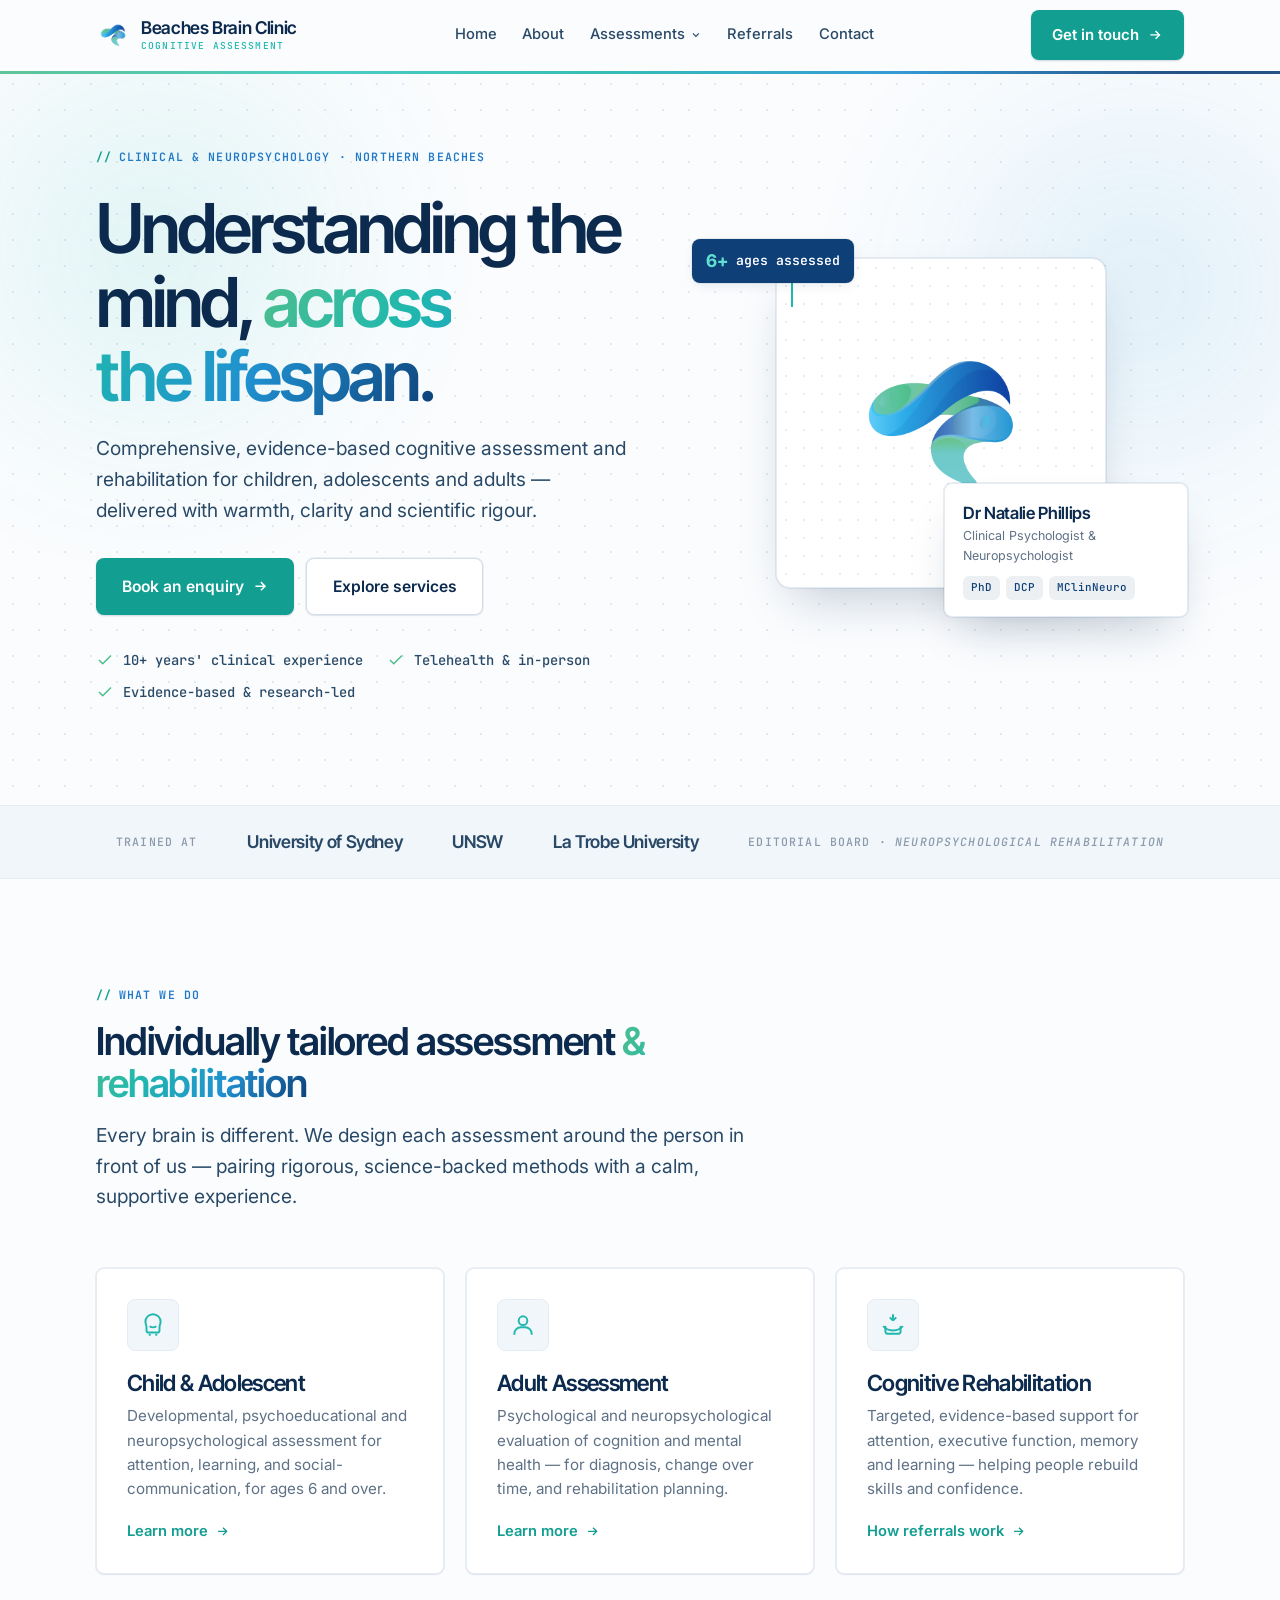
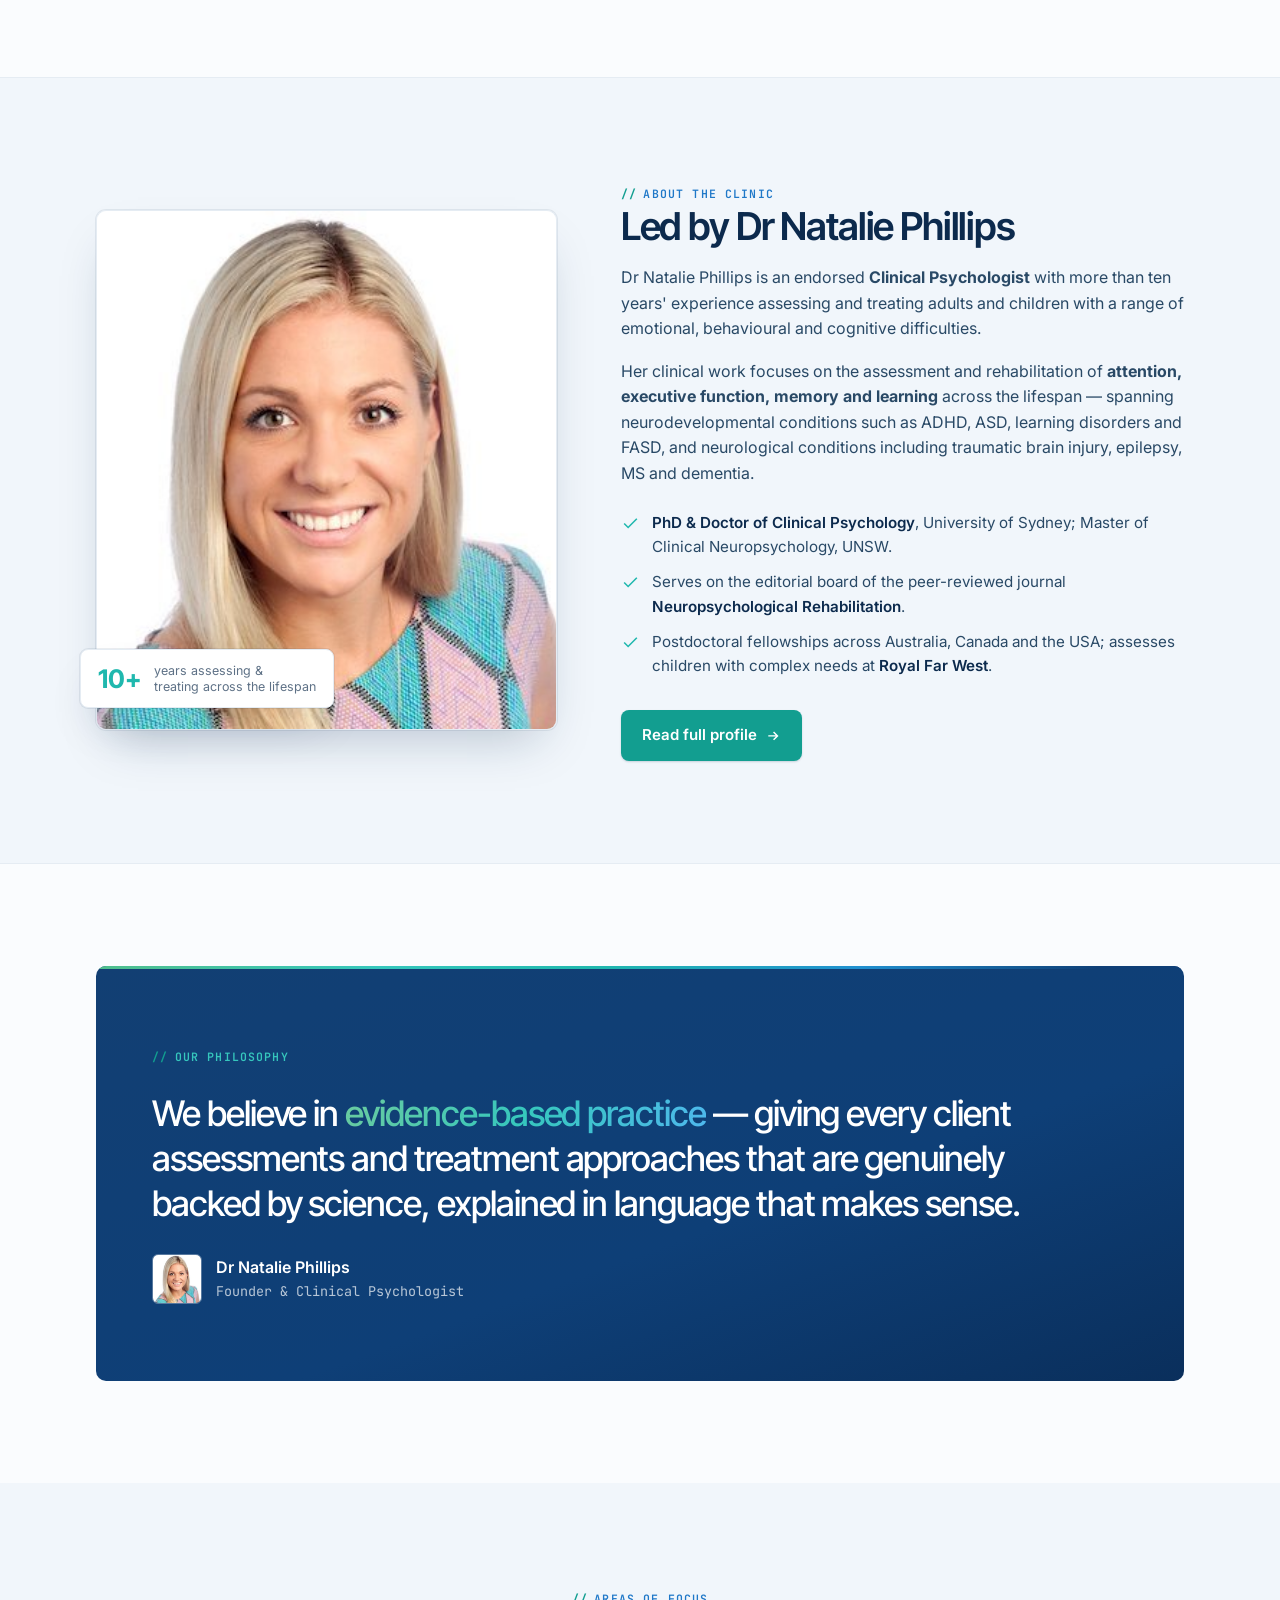
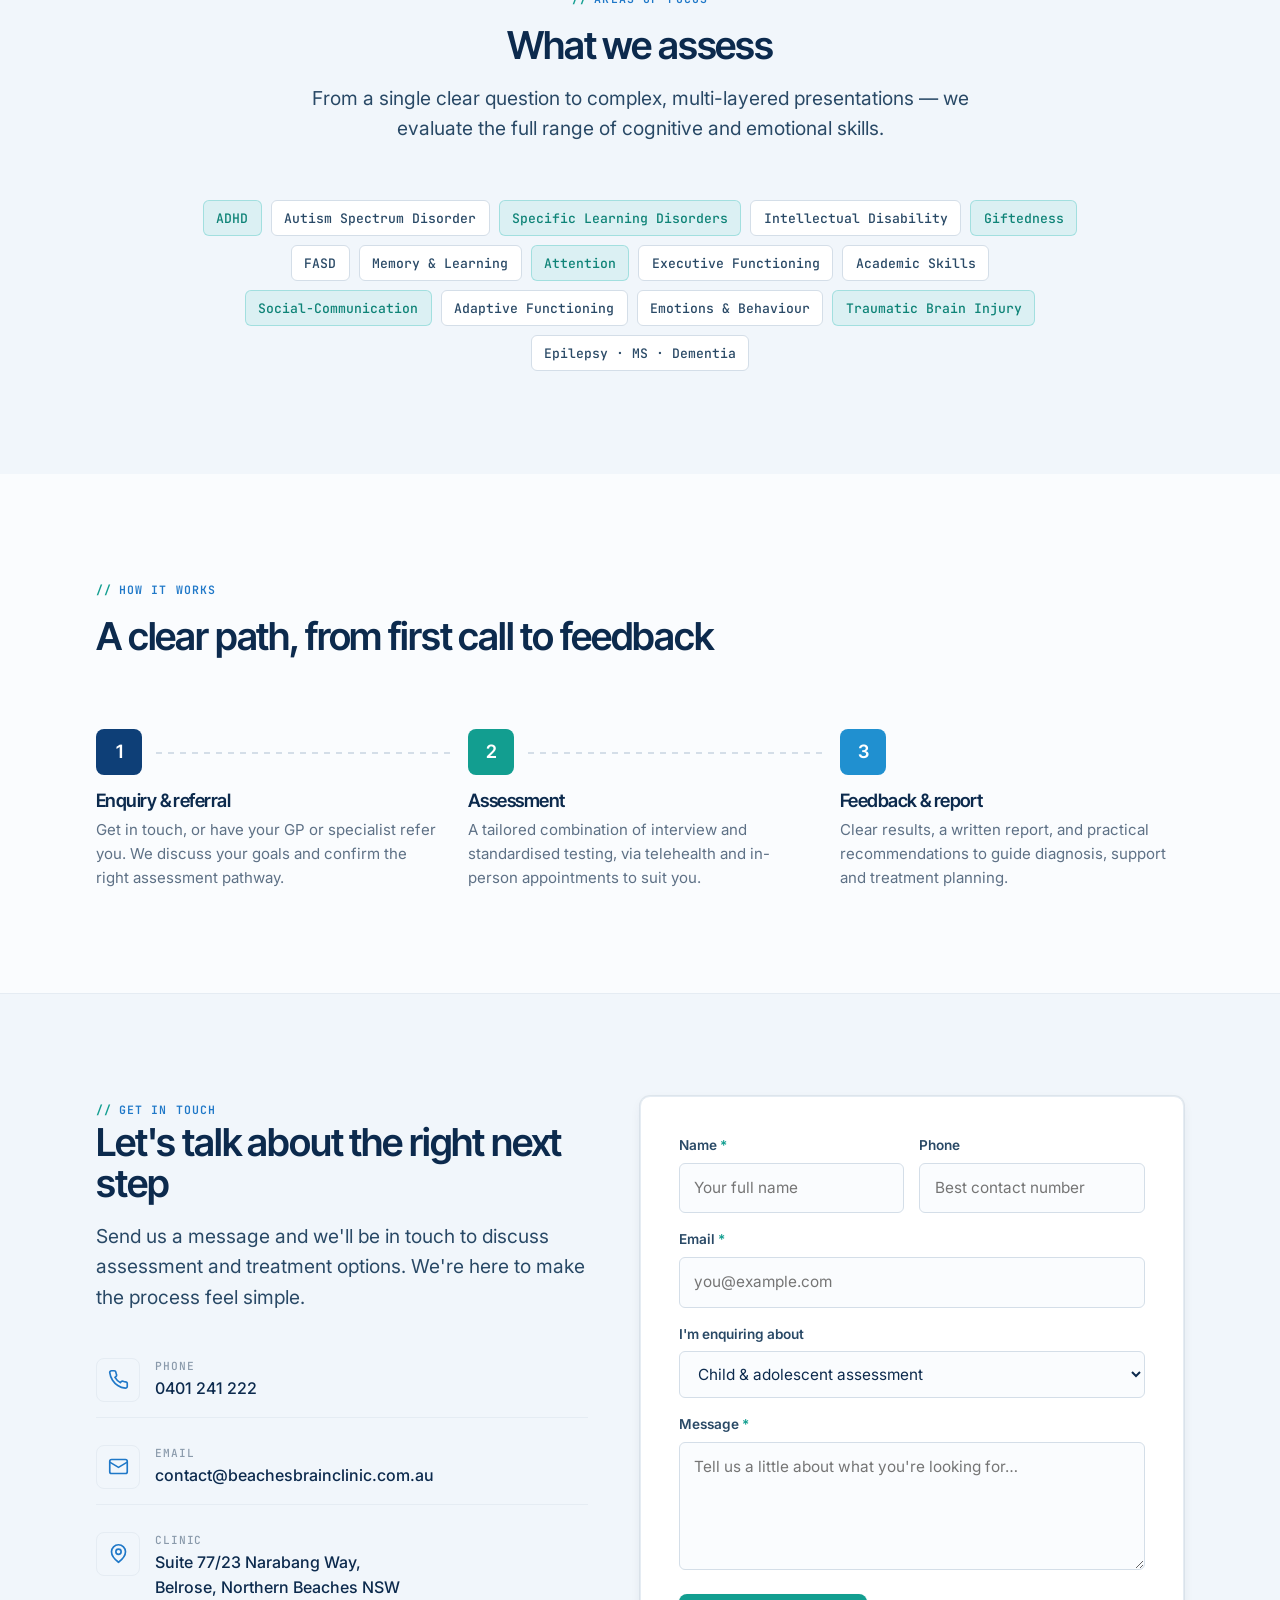
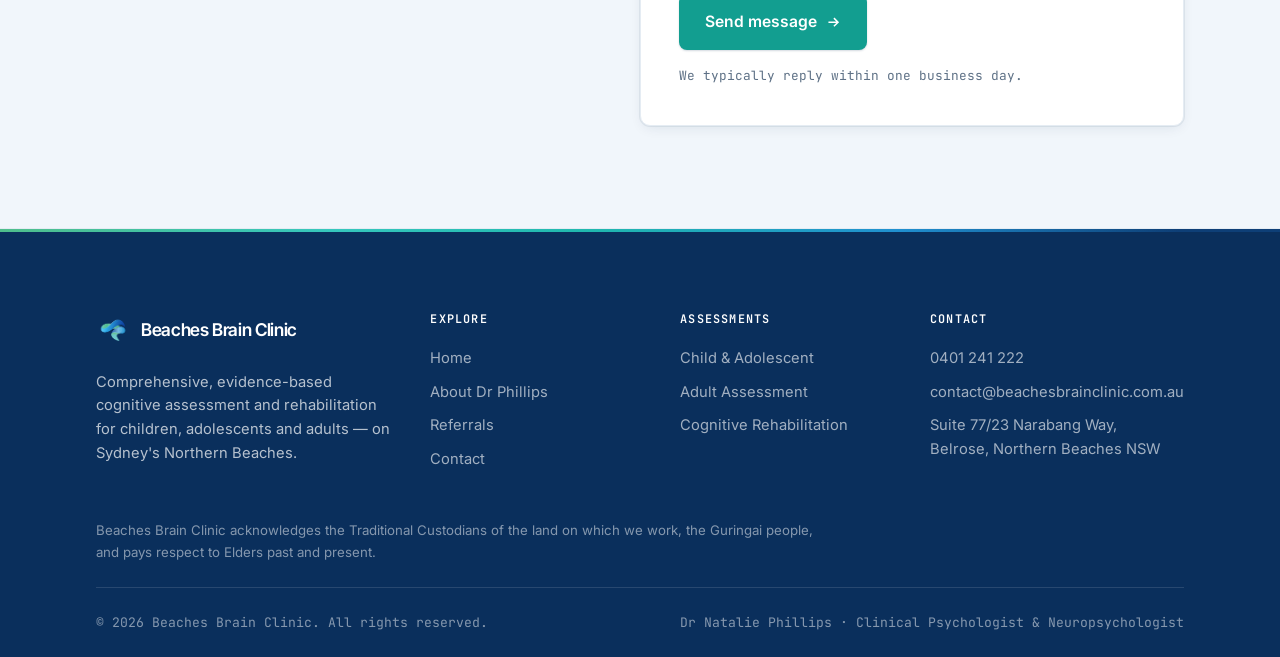
==== variant-column/index.html @ cc6b5031 "Static marketing site (3 design variants)" ====
<!DOCTYPE html>
<html lang="en-AU">
<head>
  <meta charset="UTF-8" />
  <meta name="viewport" content="width=device-width, initial-scale=1.0" />
  <title>Beaches Brain Clinic | Cognitive Assessment &amp; Rehabilitation — Northern Beaches</title>
  <meta name="description" content="Evidence-based cognitive assessment and rehabilitation for children, adolescents and adults. Led by Dr Natalie Phillips, Clinical Psychologist & Neuropsychologist, Belrose, Northern Beaches." />
  <meta name="theme-color" content="#0C2A4D" />
  <link rel="canonical" href="https://beachesbrainclinic.com.au/" />

  <!-- Open Graph -->
  <meta property="og:type" content="website" />
  <meta property="og:title" content="Beaches Brain Clinic — Cognitive Assessment & Rehabilitation" />
  <meta property="og:description" content="Evidence-based assessment and rehabilitation for children, adolescents and adults, across the lifespan." />
  <meta property="og:image" content="assets/img/logo.png" />
  <meta property="og:locale" content="en_AU" />

  <!-- Icons -->
  <link rel="icon" href="assets/img/favicon.ico" sizes="any" />
  <link rel="icon" type="image/png" href="assets/img/favicon-32.png" sizes="32x32" />
  <link rel="apple-touch-icon" href="assets/img/apple-touch-icon.png" />

  <!-- Fonts -->
  <link rel="preconnect" href="https://fonts.googleapis.com" />
  <link rel="preconnect" href="https://fonts.gstatic.com" crossorigin />
  <link href="https://fonts.googleapis.com/css2?family=Fraunces:ital,opsz,wght@0,9..144,400;0,9..144,500;0,9..144,600;1,9..144,400;1,9..144,500&family=Inter:wght@400;500;600;700&display=swap" rel="stylesheet" />

  <link rel="stylesheet" href="assets/css/styles.css" />

  <!-- Structured data -->
  <script type="application/ld+json">
  {
    "@context": "https://schema.org",
    "@type": "MedicalBusiness",
    "name": "Beaches Brain Clinic",
    "description": "Evidence-based cognitive assessment and rehabilitation for children, adolescents and adults.",
    "image": "https://beachesbrainclinic.com.au/assets/img/logo.png",
    "telephone": "+61401241222",
    "email": "contact@beachesbrainclinic.com.au",
    "url": "https://beachesbrainclinic.com.au/",
    "address": {
      "@type": "PostalAddress",
      "streetAddress": "Suite 77/23 Narabang Way",
      "addressLocality": "Belrose",
      "addressRegion": "NSW",
      "addressCountry": "AU"
    },
    "areaServed": "Northern Beaches, Sydney",
    "founder": { "@type": "Person", "name": "Dr Natalie Phillips" }
  }
  </script>
</head>
<body>

  <!-- ================= HEADER ================= -->
  <header class="site-header">
    <div class="wrap nav">
      <a class="brand" href="index.html" aria-label="Beaches Brain Clinic — home">
        <img src="assets/img/logo.png" alt="" width="38" height="38" />
        <span class="brand-name">Beaches Brain Clinic<span>Cognitive Assessment</span></span>
      </a>

      <nav class="nav-links" aria-label="Primary">
        <a href="index.html">Home</a>
        <a href="about.html">About</a>
        <div class="has-dropdown">
          <button type="button" aria-haspopup="true">Assessments
            <svg viewBox="0 0 24 24" fill="none" stroke="currentColor" stroke-width="2.4" aria-hidden="true"><path d="m6 9 6 6 6-6"/></svg>
          </button>
          <div class="dropdown" role="menu">
            <a href="child-assessment.html" role="menuitem"><strong>Child &amp; Adolescent</strong><small>Ages 6 and over</small></a>
            <a href="adult-assessment.html" role="menuitem"><strong>Adult Assessment</strong><small>Across the lifespan</small></a>
          </div>
        </div>
        <a href="referrals.html">Referrals</a>
        <a href="index.html#contact">Contact</a>
      </nav>

      <div class="nav-cta">
        <a class="btn btn-primary" href="index.html#contact">
          <span class="btn-text-desktop">Get in touch</span>
          <svg viewBox="0 0 24 24" fill="none" stroke="currentColor" stroke-width="2.2" aria-hidden="true"><path d="M5 12h14m-6-6 6 6-6 6"/></svg>
        </a>
        <button class="menu-toggle" aria-label="Open menu" aria-expanded="false">
          <svg viewBox="0 0 24 24" fill="none" stroke="currentColor" stroke-width="2.2" aria-hidden="true"><path d="M3 6h18M3 12h18M3 18h18"/></svg>
        </button>
      </div>
    </div>
  </header>

  <!-- ================= MOBILE NAV ================= -->
  <div class="mobile-nav" aria-label="Mobile">
    <div class="mobile-nav-top">
      <a class="brand" href="index.html">
        <img src="assets/img/logo.png" alt="" width="36" height="36" />
        <span class="brand-name">Beaches Brain Clinic</span>
      </a>
      <button class="menu-toggle mobile-nav-close" aria-label="Close menu">
        <svg viewBox="0 0 24 24" fill="none" stroke="currentColor" stroke-width="2.2" aria-hidden="true"><path d="M6 6l12 12M18 6 6 18"/></svg>
      </button>
    </div>
    <a href="index.html">Home</a>
    <a href="about.html">About Dr Phillips</a>
    <a href="child-assessment.html" class="sub">Child &amp; Adolescent Assessment</a>
    <a href="adult-assessment.html" class="sub">Adult Assessment</a>
    <a href="referrals.html">Referrals</a>
    <a href="index.html#contact">Contact</a>
    <a class="btn btn-primary" href="index.html#contact">Get in touch</a>
  </div>

  <main>

    <!-- ================= HERO ================= -->
    <section class="hero">
      <div class="aurora" aria-hidden="true"><span class="a1"></span><span class="a2"></span><span class="a3"></span></div>
      <div class="wrap hero-grid">
        <div class="hero-copy">
          <span class="eyebrow reveal">Clinical &amp; Neuropsychology · Northern Beaches</span>
          <h1 class="h-display reveal" data-d="1">Understanding the mind, <em class="grad-text">across the&nbsp;lifespan.</em></h1>
          <p class="lead reveal" data-d="2">Comprehensive, evidence-based cognitive assessment and rehabilitation for children, adolescents and adults — delivered with warmth, clarity and scientific rigour.</p>
          <div class="hero-actions reveal" data-d="2">
            <a class="btn btn-primary btn-lg" href="index.html#contact">Book an enquiry
              <svg viewBox="0 0 24 24" fill="none" stroke="currentColor" stroke-width="2.2" aria-hidden="true"><path d="M5 12h14m-6-6 6 6-6 6"/></svg>
            </a>
            <a class="btn btn-ghost btn-lg" href="#services">Explore services</a>
          </div>
          <ul class="hero-trust reveal" data-d="3">
            <li><svg viewBox="0 0 24 24" fill="none" stroke="currentColor" stroke-width="2" aria-hidden="true"><path d="M20 6 9 17l-5-5"/></svg> 10+ years' clinical experience</li>
            <li><svg viewBox="0 0 24 24" fill="none" stroke="currentColor" stroke-width="2" aria-hidden="true"><path d="M20 6 9 17l-5-5"/></svg> Telehealth &amp; in-person</li>
            <li><svg viewBox="0 0 24 24" fill="none" stroke="currentColor" stroke-width="2" aria-hidden="true"><path d="M20 6 9 17l-5-5"/></svg> Evidence-based &amp; research-led</li>
          </ul>
        </div>

        <div class="hero-visual reveal" data-d="2">
          <div class="medallion">
            <img src="assets/img/logo.png" alt="Beaches Brain Clinic logo" width="220" height="220" />
          </div>
          <div class="glass-chip"><b>6+</b> ages assessed</div>
          <div class="glass-card">
            <div class="gc-name">Dr Natalie Phillips</div>
            <div class="gc-role">Clinical Psychologist &amp; Neuropsychologist</div>
            <div class="gc-creds"><span>PhD</span><span>DCP</span><span>MClinNeuro</span></div>
          </div>
        </div>
      </div>
    </section>

    <!-- ================= TRUST STRIP ================= -->
    <div class="trust-strip">
      <div class="wrap">
        <span class="tlabel">Trained at</span>
        <span class="titem">University of Sydney</span>
        <span class="titem">UNSW</span>
        <span class="titem">La Trobe University</span>
        <span class="tlabel">Editorial board · <em>Neuropsychological Rehabilitation</em></span>
      </div>
    </div>

    <!-- ================= SERVICES ================= -->
    <section class="section" id="services">
      <div class="wrap">
        <div class="section-head reveal">
          <span class="eyebrow">What we do</span>
          <h2 class="h2">Individually tailored assessment <span class="grad-text">&amp; rehabilitation</span></h2>
          <p class="lead">Every brain is different. We design each assessment around the person in front of us — pairing rigorous, science-backed methods with a calm, supportive experience.</p>
        </div>

        <div class="grid grid-3">
          <a class="card card-link reveal" href="child-assessment.html">
            <div class="card-icon" aria-hidden="true">
              <svg viewBox="0 0 24 24" fill="none" stroke="currentColor" stroke-width="1.8"><path d="M12 2a7 7 0 0 0-7 7c0 2 1 3 1 5v3a2 2 0 0 0 2 2h8a2 2 0 0 0 2-2v-3c0-2 1-3 1-5a7 7 0 0 0-7-7Z"/><path d="M9 22v-2m6 2v-2M9.5 9.5h.01M14.5 9.5h.01M9 13s1 1.2 3 1.2S15 13 15 13"/></svg>
            </div>
            <h3 class="h3">Child &amp; Adolescent</h3>
            <p>Developmental, psychoeducational and neuropsychological assessment for attention, learning, and social-communication, for ages 6 and over.</p>
            <span class="link-arrow">Learn more <svg viewBox="0 0 24 24" fill="none" stroke="currentColor" stroke-width="2.2" aria-hidden="true"><path d="M5 12h14m-6-6 6 6-6 6"/></svg></span>
          </a>

          <a class="card card-link reveal" data-d="1" href="adult-assessment.html">
            <div class="card-icon" aria-hidden="true">
              <svg viewBox="0 0 24 24" fill="none" stroke="currentColor" stroke-width="1.8"><circle cx="12" cy="8" r="4"/><path d="M4 21v-1a6 6 0 0 1 6-6h4a6 6 0 0 1 6 6v1"/></svg>
            </div>
            <h3 class="h3">Adult Assessment</h3>
            <p>Psychological and neuropsychological evaluation of cognition and mental health — for diagnosis, change over time, and rehabilitation planning.</p>
            <span class="link-arrow">Learn more <svg viewBox="0 0 24 24" fill="none" stroke="currentColor" stroke-width="2.2" aria-hidden="true"><path d="M5 12h14m-6-6 6 6-6 6"/></svg></span>
          </a>

          <a class="card card-link reveal" data-d="2" href="referrals.html">
            <div class="card-icon" aria-hidden="true">
              <svg viewBox="0 0 24 24" fill="none" stroke="currentColor" stroke-width="1.8"><path d="M12 2v6m0 0 3-3m-3 3L9 5"/><path d="M3 13c2 3 5 4 9 4s7-1 9-4"/><path d="M5 13v5a2 2 0 0 0 2 2h10a2 2 0 0 0 2-2v-5"/></svg>
            </div>
            <h3 class="h3">Cognitive Rehabilitation</h3>
            <p>Targeted, evidence-based support for attention, executive function, memory and learning — helping people rebuild skills and confidence.</p>
            <span class="link-arrow">How referrals work <svg viewBox="0 0 24 24" fill="none" stroke="currentColor" stroke-width="2.2" aria-hidden="true"><path d="M5 12h14m-6-6 6 6-6 6"/></svg></span>
          </a>
        </div>
      </div>
    </section>

    <!-- ================= ABOUT ================= -->
    <section class="section bg-warm" id="about">
      <div class="wrap about-grid">
        <div class="portrait reveal">
          <img src="assets/img/dr-natalie-phillips.jpg" alt="Dr Natalie Phillips, Clinical Psychologist and Neuropsychologist" width="520" height="520" />
          <div class="p-badge">
            <b>10+</b>
            <span>years assessing &amp;<br/>treating across the lifespan</span>
          </div>
        </div>
        <div class="reveal" data-d="1">
          <span class="eyebrow">About the clinic</span>
          <h2 class="h2">Led by Dr Natalie Phillips</h2>
          <div class="prose" style="margin-top:18px">
            <p>Dr Natalie Phillips is an endorsed <b>Clinical Psychologist</b> with more than ten years' experience assessing and treating adults and children with a range of emotional, behavioural and cognitive difficulties.</p>
            <p>Her clinical work focuses on the assessment and rehabilitation of <b>attention, executive function, memory and learning</b> across the lifespan — spanning neurodevelopmental conditions such as ADHD, ASD, learning disorders and FASD, and neurological conditions including traumatic brain injury, epilepsy, MS and dementia.</p>
          </div>
          <ul class="cred-list">
            <li><svg viewBox="0 0 24 24" fill="none" stroke="currentColor" stroke-width="2" aria-hidden="true"><path d="M20 6 9 17l-5-5"/></svg><span><b>PhD &amp; Doctor of Clinical Psychology</b>, University of Sydney; Master of Clinical Neuropsychology, UNSW.</span></li>
            <li><svg viewBox="0 0 24 24" fill="none" stroke="currentColor" stroke-width="2" aria-hidden="true"><path d="M20 6 9 17l-5-5"/></svg><span>Serves on the editorial board of the peer-reviewed journal <b>Neuropsychological Rehabilitation</b>.</span></li>
            <li><svg viewBox="0 0 24 24" fill="none" stroke="currentColor" stroke-width="2" aria-hidden="true"><path d="M20 6 9 17l-5-5"/></svg><span>Postdoctoral fellowships across Australia, Canada and the USA; assesses children with complex needs at <b>Royal Far West</b>.</span></li>
          </ul>
          <div class="hero-actions">
            <a class="btn btn-primary" href="about.html">Read full profile
              <svg viewBox="0 0 24 24" fill="none" stroke="currentColor" stroke-width="2.2" aria-hidden="true"><path d="M5 12h14m-6-6 6 6-6 6"/></svg>
            </a>
          </div>
        </div>
      </div>
    </section>

    <!-- ================= APPROACH BAND ================= -->
    <section class="section">
      <div class="wrap">
        <div class="band reveal">
          <div class="wrap">
            <span class="eyebrow" style="color:var(--teal-bright)">Our philosophy</span>
            <p class="band-quote" style="margin-top:22px">We believe in <span class="grad-text">evidence-based practice</span> — giving every client assessments and treatment approaches that are genuinely backed by science, explained in language that makes sense.</p>
            <div class="band-meta">
              <img src="assets/img/dr-natalie-phillips.jpg" alt="Dr Natalie Phillips" width="52" height="52" />
              <div>
                <div class="bm-name">Dr Natalie Phillips</div>
                <div class="bm-role">Founder &amp; Clinical Psychologist</div>
              </div>
            </div>
          </div>
        </div>
      </div>
    </section>

    <!-- ================= WHAT WE ASSESS ================= -->
    <section class="section bg-paper-2">
      <div class="wrap">
        <div class="section-head center reveal">
          <span class="eyebrow center">Areas of focus</span>
          <h2 class="h2">What we assess</h2>
          <p class="lead">From a single clear question to complex, multi-layered presentations — we evaluate the full range of cognitive and emotional skills.</p>
        </div>
        <div class="chips reveal" data-d="1" style="justify-content:center;max-width:880px;margin-inline:auto">
          <span class="chip solid">ADHD</span>
          <span class="chip">Autism Spectrum Disorder</span>
          <span class="chip solid">Specific Learning Disorders</span>
          <span class="chip">Intellectual Disability</span>
          <span class="chip solid">Giftedness</span>
          <span class="chip">FASD</span>
          <span class="chip">Memory &amp; Learning</span>
          <span class="chip solid">Attention</span>
          <span class="chip">Executive Functioning</span>
          <span class="chip">Academic Skills</span>
          <span class="chip solid">Social-Communication</span>
          <span class="chip">Adaptive Functioning</span>
          <span class="chip">Emotions &amp; Behaviour</span>
          <span class="chip solid">Traumatic Brain Injury</span>
          <span class="chip">Epilepsy · MS · Dementia</span>
        </div>
      </div>
    </section>

    <!-- ================= PROCESS ================= -->
    <section class="section">
      <div class="wrap">
        <div class="section-head reveal">
          <span class="eyebrow">How it works</span>
          <h2 class="h2">A clear path, from first call to feedback</h2>
        </div>
        <div class="steps">
          <div class="step reveal">
            <div class="step-num">1</div>
            <h3>Enquiry &amp; referral</h3>
            <p>Get in touch, or have your GP or specialist refer you. We discuss your goals and confirm the right assessment pathway.</p>
          </div>
          <div class="step reveal" data-d="1">
            <div class="step-num">2</div>
            <h3>Assessment</h3>
            <p>A tailored combination of interview and standardised testing, via telehealth and in-person appointments to suit you.</p>
          </div>
          <div class="step reveal" data-d="2">
            <div class="step-num">3</div>
            <h3>Feedback &amp; report</h3>
            <p>Clear results, a written report, and practical recommendations to guide diagnosis, support and treatment planning.</p>
          </div>
        </div>
      </div>
    </section>

    <!-- ================= CONTACT ================= -->
    <section class="section bg-warm" id="contact">
      <div class="wrap">
        <div class="contact-grid">
          <div class="reveal">
            <span class="eyebrow">Get in touch</span>
            <h2 class="h2">Let's talk about the right next step</h2>
            <p class="lead" style="margin-top:16px">Send us a message and we'll be in touch to discuss assessment and treatment options. We're here to make the process feel simple.</p>

            <div class="contact-info" style="margin-top:30px">
              <div class="info-row">
                <span class="ir-icon"><svg viewBox="0 0 24 24" fill="none" stroke="currentColor" stroke-width="1.9" aria-hidden="true"><path d="M22 16.9v3a2 2 0 0 1-2.2 2 19.8 19.8 0 0 1-8.6-3.1 19.5 19.5 0 0 1-6-6A19.8 19.8 0 0 1 2 4.2 2 2 0 0 1 4 2h3a2 2 0 0 1 2 1.7c.1.9.4 1.8.7 2.7a2 2 0 0 1-.5 2.1L8 9.6a16 16 0 0 0 6 6l1.1-1.1a2 2 0 0 1 2.1-.5c.9.3 1.8.6 2.7.7A2 2 0 0 1 22 16.9Z"/></svg></span>
                <div><div class="ir-label">Phone</div><a href="tel:+61401241222">0401 241 222</a></div>
              </div>
              <div class="info-row">
                <span class="ir-icon"><svg viewBox="0 0 24 24" fill="none" stroke="currentColor" stroke-width="1.9" aria-hidden="true"><rect x="2" y="4" width="20" height="16" rx="2"/><path d="m2 7 10 6 10-6"/></svg></span>
                <div><div class="ir-label">Email</div><a href="mailto:contact@beachesbrainclinic.com.au">contact@beachesbrainclinic.com.au</a></div>
              </div>
              <div class="info-row">
                <span class="ir-icon"><svg viewBox="0 0 24 24" fill="none" stroke="currentColor" stroke-width="1.9" aria-hidden="true"><path d="M20 10c0 6-8 12-8 12s-8-6-8-12a8 8 0 0 1 16 0Z"/><circle cx="12" cy="10" r="3"/></svg></span>
                <div><div class="ir-label">Clinic</div><p>Suite 77/23 Narabang Way,<br/>Belrose, Northern Beaches NSW</p></div>
              </div>
            </div>
          </div>

          <!-- Contact form -->
          <form class="form-card ajax-form reveal" data-d="1" action="https://api.web3forms.com/submit" method="POST">
            <!-- Get a free key at https://web3forms.com (uses contact@beachesbrainclinic.com.au) -->
            <input type="hidden" name="access_key" value="YOUR_WEB3FORMS_ACCESS_KEY" />
            <input type="hidden" name="subject" value="New enquiry from Beaches Brain Clinic website" />
            <input type="hidden" name="from_name" value="Beaches Brain Clinic Website" />
            <input type="checkbox" name="botcheck" class="hp" tabindex="-1" autocomplete="off" aria-hidden="true" />

            <div class="field-row">
              <div class="field">
                <label for="name">Name <span class="req">*</span></label>
                <input id="name" name="name" type="text" required autocomplete="name" placeholder="Your full name" />
              </div>
              <div class="field">
                <label for="phone">Phone</label>
                <input id="phone" name="phone" type="tel" autocomplete="tel" placeholder="Best contact number" />
              </div>
            </div>
            <div class="field">
              <label for="email">Email <span class="req">*</span></label>
              <input id="email" name="email" type="email" required autocomplete="email" placeholder="you@example.com" />
            </div>
            <div class="field">
              <label for="reason">I'm enquiring about</label>
              <select id="reason" name="enquiry_type">
                <option>Child &amp; adolescent assessment</option>
                <option>Adult assessment</option>
                <option>Cognitive rehabilitation</option>
                <option>A referral (health professional)</option>
                <option>Something else</option>
              </select>
            </div>
            <div class="field">
              <label for="message">Message <span class="req">*</span></label>
              <textarea id="message" name="message" required placeholder="Tell us a little about what you're looking for…"></textarea>
            </div>
            <div class="form-foot">
              <button type="submit" class="btn btn-primary btn-lg">Send message
                <svg viewBox="0 0 24 24" fill="none" stroke="currentColor" stroke-width="2.2" aria-hidden="true"><path d="M5 12h14m-6-6 6 6-6 6"/></svg>
              </button>
              <span class="form-note">We typically reply within one business day.</span>
            </div>
            <div class="form-status" role="status" aria-live="polite"></div>
          </form>
        </div>
      </div>
    </section>

  </main>

  <!-- ================= FOOTER ================= -->
  <footer class="site-footer">
    <div class="wrap">
      <div class="footer-grid">
        <div class="footer-about">
          <a class="brand" href="index.html">
            <img src="assets/img/logo.png" alt="" width="40" height="40" />
            <span class="brand-name">Beaches Brain Clinic</span>
          </a>
          <p>Comprehensive, evidence-based cognitive assessment and rehabilitation for children, adolescents and adults — on Sydney's Northern Beaches.</p>
        </div>
        <div class="footer-col">
          <h4>Explore</h4>
          <a href="index.html">Home</a>
          <a href="about.html">About Dr Phillips</a>
          <a href="referrals.html">Referrals</a>
          <a href="index.html#contact">Contact</a>
        </div>
        <div class="footer-col">
          <h4>Assessments</h4>
          <a href="child-assessment.html">Child &amp; Adolescent</a>
          <a href="adult-assessment.html">Adult Assessment</a>
          <a href="index.html#services">Cognitive Rehabilitation</a>
        </div>
        <div class="footer-col">
          <h4>Contact</h4>
          <a href="tel:+61401241222">0401 241 222</a>
          <a href="mailto:contact@beachesbrainclinic.com.au">contact@beachesbrainclinic.com.au</a>
          <p>Suite 77/23 Narabang Way,<br/>Belrose, Northern Beaches NSW</p>
        </div>
      </div>
      <p class="ack">Beaches Brain Clinic acknowledges the Traditional Custodians of the land on which we work, the Guringai people, and pays respect to Elders past and present.</p>
      <div class="footer-bottom">
        <span>© <span class="js-year">2026</span> Beaches Brain Clinic. All rights reserved.</span>
        <span>Dr Natalie Phillips · Clinical Psychologist &amp; Neuropsychologist</span>
      </div>
    </div>
  </footer>

  <script src="assets/js/main.js"></script>
</body>
</html>
---- variant-column/assets/css/styles.css ----
/* =========================================================================
   Beaches Brain Clinic — Variant B: "COLUMN"
   Fintech / architectural-blueprint LAYOUT, recoloured to the original BRAND
   palette (green -> teal -> blue -> navy, shared with Variant A "Aurora").
   Keeps Column's identity: Inter Tight + JetBrains Mono, dotted blueprint grid,
   precise 8px geometry, flat solid buttons, mono technical labels.
   ========================================================================= */
@import url('https://fonts.googleapis.com/css2?family=Inter+Tight:wght@400;500;600;700&family=Inter:wght@400;500;600;700&family=JetBrains+Mono:wght@500;600&display=swap');

:root {
  /* Brand palette (shared with Aurora) */
  --green: #4FBE8C;
  --green-soft: #6BCB9F;
  --mint: #9FD9B6;
  --teal: #20B8AE;
  --teal-bright: #36C7BD;
  --sky: #4FB8EE;
  --blue: #2090D0;
  --blue-deep: #1F78C8;
  --navy: #0E3F77;
  --navy-deep: #0A2F5C;

  --ink: #0C2A4D;
  --ink-soft: #294966;
  --muted: #5E7186;
  --muted-light: #8A9AAB;

  /* Column role colours mapped onto the brand palette */
  --plum: #0E3F77;        /* dark brand surface — bands, footer, step 1 */
  --plum-2: #123F73;
  --action: #129E90;      /* primary CTA — deep brand teal (flat) */
  --action-2: #0E8377;
  --cyan: #1F78C8;        /* secondary accent — brand blue */
  --teal-note: #5FE0D2;   /* bright pop on dark surfaces */
  --moss: #4FBE8C;        /* brand green — success / checks */

  --line: #E5ECF3;
  --line-strong: #D4DEE8;
  --paper: #FAFCFE;
  --paper-2: #F1F6FB;
  --paper-warm: #F4F9F6;
  --card: #ffffff;

  --grad-brand: linear-gradient(118deg, var(--green) 0%, var(--teal) 30%, var(--blue) 64%, var(--navy) 100%);
  --grad-soft: linear-gradient(118deg, var(--green-soft), var(--teal-bright) 50%, var(--sky));
  --grad-horizon: linear-gradient(125deg, #4FBE8C, #36C7BD 26%, #20B8AE 46%, #2090D0 70%, #0E3F77 92%);
  --grad-ink: linear-gradient(160deg, #123F73 0%, #0E3F77 60%, #0A2F5C 100%);

  --font-display: "Inter Tight", -apple-system, BlinkMacSystemFont, "Segoe UI", sans-serif;
  --font-sans: "Inter", -apple-system, BlinkMacSystemFont, "Segoe UI", Roboto, Helvetica, Arial, sans-serif;
  --font-mono: "JetBrains Mono", ui-monospace, SFMono-Regular, Menlo, monospace;

  --r-sm: 6px;
  --r-md: 8px;
  --r-lg: 10px;
  --r-xl: 14px;
  --r-pill: 999px;
  --ring: 0 0 0 1px rgba(12,42,77,0.08);
  --shadow-sm: 0 0 0 1px rgba(12,42,77,0.06), 0 1px 2px rgba(12,42,77,0.06);
  --shadow-md: 0 0 0 1px rgba(12,42,77,0.07), 0 4px 14px -4px rgba(12,42,77,0.12);
  --shadow-lg: 0 0 0 1px rgba(12,42,77,0.08), 0 24px 48px -18px rgba(12,42,77,0.26);
  --shadow-glow: 0 28px 70px -26px rgba(32,144,208,0.4);

  --maxw: 1200px;
  --gutter: clamp(20px, 5vw, 56px);
  --section-y: clamp(58px, 8vw, 112px);

  --grid-dot: radial-gradient(rgba(14,63,119,0.10) 1px, transparent 1px);
}

*, *::before, *::after { box-sizing: border-box; }
* { margin: 0; }
html { -webkit-text-size-adjust: 100%; scroll-behavior: smooth; }
@media (prefers-reduced-motion: reduce) { html { scroll-behavior: auto; } }
body {
  font-family: var(--font-sans);
  color: var(--ink);
  background: var(--paper);
  line-height: 1.6;
  font-size: 1rem;
  -webkit-font-smoothing: antialiased;
  text-rendering: optimizeLegibility;
  overflow-x: hidden;
}
img, svg { display: block; max-width: 100%; }
a { color: inherit; text-decoration: none; }
button { font: inherit; cursor: pointer; }
ul { list-style: none; padding: 0; }
::selection { background: rgba(32,184,174,0.22); color: var(--ink); }
:focus-visible { outline: 2px solid var(--action); outline-offset: 3px; border-radius: 3px; }

/* Typography */
h1, h2, h3, h4 { font-family: var(--font-display); font-weight: 600; line-height: 1.08; letter-spacing: -0.03em; color: var(--ink); }
.h-display { font-size: clamp(2.6rem, 6vw, 4.3rem); font-weight: 600; letter-spacing: -0.045em; }
.h1 { font-size: clamp(2rem, 4.4vw, 3.1rem); }
.h2 { font-size: clamp(1.6rem, 3.2vw, 2.4rem); }
.h3 { font-size: clamp(1.18rem, 1.9vw, 1.4rem); font-weight: 600; }

.eyebrow {
  font-family: var(--font-mono); font-weight: 600; font-size: 0.72rem;
  letter-spacing: 0.1em; text-transform: uppercase; color: var(--blue-deep);
  display: inline-flex; align-items: center; gap: 0.55em;
}
.eyebrow::before { content: "//"; color: var(--action); font-weight: 700; }
.eyebrow.center { justify-content: center; }

.lead { font-size: clamp(1.02rem, 1.5vw, 1.2rem); color: var(--ink-soft); line-height: 1.6; }
.muted { color: var(--muted); }
.grad-text { background: var(--grad-brand); -webkit-background-clip: text; background-clip: text; color: transparent; font-style: normal; }
em.grad-text, .grad-text em { font-style: normal; }

/* Layout */
.wrap { width: 100%; max-width: var(--maxw); margin-inline: auto; padding-inline: var(--gutter); }
.section { padding-block: var(--section-y); position: relative; }
.section-head { max-width: 680px; margin-bottom: clamp(32px, 5vw, 56px); }
.section-head.center { margin-inline: auto; text-align: center; }
.section-head .lead { margin-top: 16px; }
.section-head h2 { margin-top: 14px; }
.bg-paper-2 { background: var(--paper-2); }
.bg-warm { background: var(--paper-2); border-block: 1px solid var(--line); }

/* Buttons */
.btn {
  display: inline-flex; align-items: center; justify-content: center; gap: 0.5em;
  font-weight: 600; font-size: 0.94rem; padding: 0.8em 1.35em; border-radius: var(--r-md);
  border: 1px solid transparent; transition: transform 0.2s, box-shadow 0.2s, background 0.2s, color 0.2s, border-color 0.2s; white-space: nowrap;
}
.btn svg { width: 1.05em; height: 1.05em; }
.btn-primary { color: #fff; background: var(--action); box-shadow: 0 1px 2px rgba(12,42,77,0.18); }
.btn-primary:hover { background: var(--action-2); transform: translateY(-1px); box-shadow: 0 8px 18px -6px rgba(18,158,144,0.5); }
.btn-ghost { color: var(--ink); background: #fff; border-color: var(--line-strong); box-shadow: var(--shadow-sm); }
.btn-ghost:hover { border-color: var(--navy); transform: translateY(-1px); }
.btn-light { color: var(--navy); background: #fff; box-shadow: var(--shadow-sm); }
.btn-light:hover { transform: translateY(-1px); box-shadow: var(--shadow-md); }
.btn-outline-light { color: #fff; border-color: rgba(255,255,255,0.45); background: rgba(255,255,255,0.06); }
.btn-outline-light:hover { background: rgba(255,255,255,0.14); transform: translateY(-1px); }
.btn-lg { padding: 0.95em 1.6em; font-size: 0.98rem; }
.link-arrow { display: inline-flex; align-items: center; gap: 0.45em; font-weight: 600; font-size: 0.92rem; color: var(--action); transition: gap 0.2s, color 0.2s; }
.link-arrow svg { width: 1em; height: 1em; transition: transform 0.2s; }
.link-arrow:hover { color: var(--action-2); }
.link-arrow:hover svg { transform: translateX(4px); }

/* Header */
.site-header { position: sticky; top: 0; z-index: 100; transition: background 0.3s, box-shadow 0.3s, border-color 0.3s; border-bottom: 1px solid transparent; }
.site-header.scrolled { background: rgba(255,255,255,0.9); backdrop-filter: saturate(150%) blur(12px); -webkit-backdrop-filter: saturate(150%) blur(12px); border-bottom-color: var(--line); }
.nav { display: flex; align-items: center; justify-content: space-between; gap: 24px; height: 70px; }
.brand { display: inline-flex; align-items: center; gap: 11px; font-weight: 700; }
.brand img { width: 34px; height: 34px; }
.brand .brand-name { font-family: var(--font-display); font-weight: 600; font-size: 1.1rem; color: var(--ink); line-height: 1.05; letter-spacing: -0.02em; }
.brand .brand-name span { display: block; font-family: var(--font-mono); font-size: 0.6rem; font-weight: 500; letter-spacing: 0.12em; text-transform: uppercase; color: var(--teal); margin-top: 3px; }
.nav-links { display: flex; align-items: center; gap: 2px; }
.nav-links a { font-size: 0.92rem; font-weight: 500; color: var(--ink-soft); padding: 0.5em 0.8em; border-radius: var(--r-sm); transition: color 0.2s, background 0.2s; }
.nav-links a:hover, .nav-links a.active { color: var(--navy); background: var(--paper-2); }
.nav-cta { display: flex; align-items: center; gap: 10px; }
.has-dropdown { position: relative; }
.has-dropdown > button { display: inline-flex; align-items: center; gap: 0.35em; font-size: 0.92rem; font-weight: 500; color: var(--ink-soft); background: none; border: none; padding: 0.5em 0.8em; border-radius: var(--r-sm); transition: color 0.2s, background 0.2s; }
.has-dropdown > button svg { width: 0.8em; height: 0.8em; transition: transform 0.2s; }
.has-dropdown:hover > button { color: var(--navy); background: var(--paper-2); }
.has-dropdown:hover > button svg { transform: rotate(180deg); }
.dropdown { position: absolute; top: calc(100% + 8px); left: 50%; transform: translateX(-50%) translateY(8px); background: #fff; border: 1px solid var(--line); border-radius: var(--r-md); box-shadow: var(--shadow-lg); padding: 6px; min-width: 230px; opacity: 0; visibility: hidden; transition: opacity 0.2s, transform 0.2s; }
.dropdown::before { content: ""; position: absolute; left: 0; right: 0; top: -14px; height: 14px; }
.has-dropdown:hover .dropdown, .has-dropdown:focus-within .dropdown { opacity: 1; visibility: visible; transform: translateX(-50%) translateY(0); }
.dropdown a { display: block; padding: 0.65em 0.8em; border-radius: var(--r-sm); font-size: 0.9rem; color: var(--ink-soft); }
.dropdown a strong { display: block; color: var(--ink); font-weight: 600; }
.dropdown a small { color: var(--muted); font-size: 0.78rem; font-family: var(--font-mono); }
.dropdown a:hover { background: var(--paper-2); }
.menu-toggle { display: none; background: #fff; border: 1px solid var(--line-strong); border-radius: var(--r-sm); width: 42px; height: 42px; align-items: center; justify-content: center; color: var(--ink); }
.menu-toggle svg { width: 22px; height: 22px; }

/* Mobile nav */
.mobile-nav { position: fixed; inset: 0; z-index: 200; background: #fff; transform: translateX(100%); transition: transform 0.34s cubic-bezier(.2,.8,.2,1); display: flex; flex-direction: column; padding: 22px var(--gutter); overflow-y: auto; }
.mobile-nav.open { transform: translateX(0); }
.mobile-nav-top { display: flex; align-items: center; justify-content: space-between; margin-bottom: 26px; }
.mobile-nav a { font-family: var(--font-display); font-size: 1.5rem; font-weight: 600; padding: 0.45em 0; border-bottom: 1px solid var(--line); color: var(--ink); letter-spacing: -0.02em; }
.mobile-nav a.sub { font-family: var(--font-sans); font-size: 1rem; padding-left: 14px; color: var(--ink-soft); }
.mobile-nav .btn { margin-top: 24px; }

/* Hero — blueprint */
.hero { position: relative; padding-top: clamp(36px, 6vw, 72px); padding-bottom: var(--section-y); overflow: hidden; background: var(--grid-dot); background-size: 26px 26px; }
.hero::after { content: ""; position: absolute; left: 0; right: 0; top: 0; height: 3px; background: var(--grad-horizon); opacity: 0.9; }
.aurora { position: absolute; inset: 0; z-index: -1; pointer-events: none; overflow: hidden; }
.aurora span { position: absolute; border-radius: 50%; filter: blur(90px); opacity: 0.18; }
.aurora .a1 { width: 40vw; height: 40vw; left: -8vw; top: -6vw; background: radial-gradient(circle, var(--teal), transparent 65%); }
.aurora .a2 { width: 42vw; height: 42vw; right: -10vw; top: -4vw; background: radial-gradient(circle, var(--blue), transparent 62%); }
.aurora .a3 { display: none; }
.hero-grid { display: grid; grid-template-columns: 1.05fr 0.95fr; gap: clamp(30px, 5vw, 64px); align-items: center; }
.hero-copy { max-width: 620px; }
.hero h1 { margin: 22px 0 0; }
.hero .lead { margin-top: 20px; max-width: 540px; }
.hero-actions { display: flex; flex-wrap: wrap; gap: 12px; margin-top: 32px; }
.hero-trust { display: flex; flex-wrap: wrap; gap: 10px 24px; margin-top: 34px; }
.hero-trust li { display: flex; align-items: center; gap: 9px; font-size: 0.86rem; font-weight: 500; color: var(--ink-soft); font-family: var(--font-mono); }
.hero-trust svg { width: 18px; height: 18px; color: var(--moss); flex: none; }

.hero-visual { position: relative; display: flex; justify-content: center; align-items: center; min-height: 400px; }
.medallion { position: relative; width: clamp(240px, 30vw, 330px); aspect-ratio: 1; border-radius: var(--r-xl); background: #fff var(--grid-dot); background-size: 18px 18px; display: grid; place-items: center; box-shadow: var(--shadow-lg); border: 1px solid var(--line); animation: floaty 7s ease-in-out infinite; }
.medallion::before { content: ""; position: absolute; left: 14px; top: 14px; width: 34px; height: 34px; border-left: 2px solid var(--teal); border-top: 2px solid var(--teal); }
.medallion::after { content: ""; position: absolute; right: 14px; bottom: 14px; width: 34px; height: 34px; border-right: 2px solid var(--blue); border-bottom: 2px solid var(--blue); }
.medallion img { width: 62%; height: 62%; object-fit: contain; }
@keyframes floaty { 0%,100%{transform:translateY(0)} 50%{transform:translateY(-10px)} }
.glass-card { position: absolute; bottom: 6px; right: -4px; background: #fff; border: 1px solid var(--line); border-radius: var(--r-md); padding: 16px 18px; box-shadow: var(--shadow-lg); max-width: 244px; animation: floaty 7s ease-in-out infinite 0.6s; }
.glass-card .gc-name { font-family: var(--font-display); font-weight: 600; font-size: 1.05rem; color: var(--ink); letter-spacing: -0.02em; }
.glass-card .gc-role { font-size: 0.78rem; color: var(--muted); margin-bottom: 10px; }
.glass-card .gc-creds { display: flex; flex-wrap: wrap; gap: 6px; }
.glass-card .gc-creds span { font-family: var(--font-mono); font-size: 0.68rem; font-weight: 500; color: var(--navy); background: rgba(12,42,77,0.07); padding: 3px 8px; border-radius: var(--r-sm); }
.glass-chip { position: absolute; top: 16px; left: -6px; background: var(--navy); color: #fff; border-radius: var(--r-md); padding: 8px 14px; box-shadow: var(--shadow-md); display: flex; align-items: center; gap: 8px; font-weight: 600; font-size: 0.82rem; font-family: var(--font-mono); animation: floaty 6.5s ease-in-out infinite 0.3s; }
.glass-chip b { font-family: var(--font-display); font-size: 1.1rem; color: var(--teal-note); }

/* Trust strip */
.trust-strip { border-block: 1px solid var(--line); background: var(--paper-2); }
.trust-strip .wrap { display: flex; flex-wrap: wrap; align-items: center; justify-content: center; gap: 12px clamp(20px, 5vw, 50px); padding-block: 22px; }
.trust-strip .tlabel { font-family: var(--font-mono); font-size: 0.72rem; font-weight: 500; letter-spacing: 0.1em; text-transform: uppercase; color: var(--muted-light); }
.trust-strip .titem { font-family: var(--font-display); font-weight: 600; font-size: clamp(0.95rem, 1.4vw, 1.1rem); color: var(--ink-soft); letter-spacing: -0.02em; }

/* Cards */
.grid { display: grid; gap: clamp(16px, 2.2vw, 22px); }
.grid-3 { grid-template-columns: repeat(3, 1fr); }
.grid-2 { grid-template-columns: repeat(2, 1fr); }
.card { background: var(--card); border: 1px solid var(--line); border-radius: var(--r-md); padding: clamp(22px, 2.8vw, 30px); box-shadow: var(--shadow-sm); transition: transform 0.25s, box-shadow 0.25s, border-color 0.25s; position: relative; overflow: hidden; }
.card::before { content: ""; position: absolute; left: 0; top: 0; height: 3px; width: 100%; background: var(--grad-horizon); opacity: 0; transition: opacity 0.25s; }
.card-link:hover { transform: translateY(-4px); box-shadow: var(--shadow-md); border-color: var(--line-strong); }
.card-link:hover::before { opacity: 1; }
.card-icon { width: 52px; height: 52px; border-radius: var(--r-md); display: grid; place-items: center; background: var(--paper-2); border: 1px solid var(--line); color: var(--teal); margin-bottom: 20px; }
.card-icon svg { width: 26px; height: 26px; }
.card h3 { margin-bottom: 9px; }
.card p { color: var(--muted); font-size: 0.95rem; }
.card .link-arrow { margin-top: 18px; }
.card-num { position: absolute; top: 20px; right: 24px; font-family: var(--font-mono); font-size: 1.4rem; font-weight: 600; color: var(--line-strong); line-height: 1; }

/* About */
.about-grid { display: grid; grid-template-columns: 0.9fr 1.1fr; gap: clamp(32px, 5vw, 68px); align-items: center; }
.portrait { position: relative; }
.portrait img { width: 100%; border-radius: var(--r-lg); box-shadow: var(--shadow-lg); aspect-ratio: 1; object-fit: cover; object-position: top; border: 1px solid var(--line); }
.portrait::after { content: ""; position: absolute; inset: -16px -16px auto auto; width: 110px; height: 110px; border-right: 2px solid var(--teal); border-top: 2px solid var(--teal); border-radius: 0 var(--r-lg) 0 0; z-index: -1; }
.portrait .p-badge { position: absolute; left: -16px; bottom: 22px; background: #fff; border: 1px solid var(--line); border-radius: var(--r-md); padding: 13px 17px; box-shadow: var(--shadow-lg); display: flex; align-items: center; gap: 12px; }
.portrait .p-badge b { font-family: var(--font-display); font-size: 1.6rem; color: var(--teal); line-height: 1; }
.portrait .p-badge span { font-size: 0.78rem; color: var(--muted); line-height: 1.25; }
.cred-list { display: grid; gap: 11px; margin-top: 24px; }
.cred-list li { display: flex; gap: 12px; align-items: flex-start; font-size: 0.95rem; color: var(--ink-soft); }
.cred-list svg { width: 19px; height: 19px; color: var(--teal); flex: none; margin-top: 3px; }
.cred-list b { color: var(--ink); font-weight: 600; }

/* Band */
.band { position: relative; overflow: hidden; background: var(--grad-ink); color: #fff; border-radius: var(--r-lg); }
.band .wrap { padding-block: clamp(46px, 6vw, 78px); position: relative; z-index: 1; }
.band::before { content: ""; position: absolute; inset: 0; background: var(--grid-dot); background-size: 22px 22px; opacity: 0.4; }
.band::after { content: ""; position: absolute; left: 0; top: 0; height: 3px; width: 100%; background: var(--grad-horizon); }
.band h2, .band .h-display { color: #fff; }
.band-quote { font-family: var(--font-display); font-weight: 500; font-size: clamp(1.45rem, 2.9vw, 2.2rem); line-height: 1.28; max-width: 880px; letter-spacing: -0.03em; }
.band-quote .grad-text { background: var(--grad-soft); -webkit-background-clip: text; background-clip: text; color: transparent; }
.band-meta { display: flex; align-items: center; gap: 14px; margin-top: 28px; }
.band-meta img { width: 50px; height: 50px; border-radius: var(--r-sm); object-fit: cover; object-position: top; border: 1px solid rgba(255,255,255,0.3); }
.band-meta .bm-name { font-weight: 600; }
.band-meta .bm-role { font-size: 0.84rem; color: rgba(255,255,255,0.7); font-family: var(--font-mono); }

/* Chips */
.chips { display: flex; flex-wrap: wrap; gap: 9px; }
.chip { font-family: var(--font-mono); font-size: 0.82rem; font-weight: 500; color: var(--ink-soft); background: #fff; border: 1px solid var(--line-strong); padding: 0.5em 0.95em; border-radius: var(--r-sm); transition: transform 0.2s, border-color 0.2s, color 0.2s; }
.chip:hover { transform: translateY(-2px); border-color: var(--teal); color: var(--navy); }
.chip.solid { background: rgba(32,184,174,0.1); border-color: rgba(32,184,174,0.3); color: var(--action-2); }

/* Steps */
.steps { display: grid; grid-template-columns: repeat(3, 1fr); gap: clamp(16px, 2.4vw, 28px); }
.step { position: relative; padding-top: 16px; }
.step .step-num { width: 46px; height: 46px; border-radius: var(--r-md); display: grid; place-items: center; font-family: var(--font-display); font-size: 1.15rem; font-weight: 600; color: #fff; background: var(--navy); margin-bottom: 16px; }
.step:nth-child(2) .step-num { background: var(--action); }
.step:nth-child(3) .step-num { background: var(--blue); }
.step h3 { font-size: 1.15rem; margin-bottom: 7px; }
.step p { color: var(--muted); font-size: 0.94rem; }
.step:not(:last-child)::after { content: ""; position: absolute; top: 39px; left: 60px; right: -14px; height: 2px; background: repeating-linear-gradient(90deg, var(--line-strong) 0 6px, transparent 6px 12px); }

/* Feature list */
.feature-list { display: grid; gap: 16px; }
.feature-list li { display: flex; gap: 15px; align-items: flex-start; }
.feature-list .fl-icon { width: 42px; height: 42px; border-radius: var(--r-md); flex: none; display: grid; place-items: center; background: var(--paper-2); border: 1px solid var(--line); color: var(--teal); }
.feature-list .fl-icon svg { width: 21px; height: 21px; }
.feature-list h4 { font-size: 1.05rem; font-family: var(--font-display); font-weight: 600; margin-bottom: 3px; }
.feature-list p { color: var(--muted); font-size: 0.93rem; }

/* Contact / form */
.contact-grid { display: grid; grid-template-columns: 0.95fr 1.05fr; gap: clamp(28px, 4vw, 52px); align-items: start; }
.contact-info { display: grid; gap: 12px; align-content: start; }
.info-row { display: flex; gap: 15px; align-items: flex-start; padding: 15px 0; border-bottom: 1px solid var(--line); }
.info-row:last-child { border-bottom: none; }
.info-row .ir-icon { width: 44px; height: 44px; border-radius: var(--r-md); flex: none; display: grid; place-items: center; background: var(--paper-2); border: 1px solid var(--line); color: var(--blue-deep); }
.info-row .ir-icon svg { width: 21px; height: 21px; }
.info-row .ir-label { font-family: var(--font-mono); font-size: 0.7rem; font-weight: 500; letter-spacing: 0.08em; text-transform: uppercase; color: var(--muted-light); }
.info-row a, .info-row p { font-size: 1rem; font-weight: 500; color: var(--ink); }
.info-row a:hover { color: var(--action); }
.form-card { background: var(--card); border: 1px solid var(--line); border-radius: var(--r-lg); padding: clamp(24px, 3.2vw, 38px); box-shadow: var(--shadow-md); }
.field { margin-bottom: 16px; }
.field label { display: block; font-size: 0.85rem; font-weight: 600; color: var(--ink-soft); margin-bottom: 6px; }
.field .req { color: var(--action); }
.field input, .field select, .field textarea { width: 100%; font: inherit; font-size: 0.96rem; color: var(--ink); background: var(--paper); border: 1px solid var(--line-strong); border-radius: var(--r-sm); padding: 0.78em 0.95em; transition: border-color 0.2s, box-shadow 0.2s; }
.field textarea { min-height: 128px; resize: vertical; }
.field input:focus, .field select:focus, .field textarea:focus { outline: none; border-color: var(--action); box-shadow: 0 0 0 3px rgba(18,158,144,0.14); }
.field-row { display: grid; grid-template-columns: 1fr 1fr; gap: 15px; }
.form-foot { display: flex; align-items: center; gap: 16px; flex-wrap: wrap; margin-top: 6px; }
.form-note { font-size: 0.8rem; color: var(--muted); font-family: var(--font-mono); }
.hp { position: absolute; left: -9999px; opacity: 0; height: 0; width: 0; }
.form-status { margin-top: 16px; padding: 13px 16px; border-radius: var(--r-sm); font-size: 0.92rem; font-weight: 500; display: none; }
.form-status.ok { display: block; background: rgba(79,190,140,0.14); color: #1f7a4d; border: 1px solid rgba(79,190,140,0.4); }
.form-status.err { display: block; background: rgba(214,69,69,0.1); color: #b23a3a; border: 1px solid rgba(214,69,69,0.35); }

/* CTA band */
.cta-band { text-align: center; }
.cta-band .inner { background: var(--grad-ink); border-radius: var(--r-lg); padding: clamp(42px, 6vw, 74px) var(--gutter); position: relative; overflow: hidden; }
.cta-band .inner::before { content: ""; position: absolute; inset: 0; background: var(--grid-dot); background-size: 22px 22px; opacity: 0.4; }
.cta-band .inner::after { content: ""; position: absolute; left: 0; top: 0; height: 3px; width: 100%; background: var(--grad-horizon); }
.cta-band h2, .cta-band p { position: relative; color: #fff; }
.cta-band p { color: rgba(255,255,255,0.8); max-width: 560px; margin: 14px auto 0; }
.cta-band .hero-actions { position: relative; justify-content: center; }

/* Footer */
.site-footer { background: var(--navy-deep); color: rgba(255,255,255,0.7); padding-top: clamp(54px, 7vw, 84px); position: relative; }
.site-footer::before { content: ""; position: absolute; left: 0; top: 0; height: 3px; width: 100%; background: var(--grad-horizon); }
.footer-grid { display: grid; grid-template-columns: 1.4fr 1fr 1fr 1.1fr; gap: 38px; padding-bottom: 44px; }
.site-footer .brand .brand-name { color: #fff; }
.footer-about { max-width: 300px; }
.footer-about p { margin-top: 16px; font-size: 0.92rem; line-height: 1.6; }
.footer-col h4 { color: #fff; font-family: var(--font-mono); font-size: 0.74rem; font-weight: 600; letter-spacing: 0.1em; text-transform: uppercase; margin-bottom: 16px; }
.footer-col a, .footer-col p { display: block; color: rgba(255,255,255,0.62); font-size: 0.92rem; padding: 5px 0; transition: color 0.2s; }
.footer-col a:hover { color: var(--teal-bright); }
.footer-bottom { border-top: 1px solid rgba(255,255,255,0.12); padding-block: 24px; display: flex; flex-wrap: wrap; justify-content: space-between; gap: 12px; font-size: 0.82rem; color: rgba(255,255,255,0.5); font-family: var(--font-mono); }
.footer-bottom a:hover { color: var(--teal-bright); }
.ack { font-size: 0.83rem; color: rgba(255,255,255,0.5); max-width: 720px; padding-bottom: 24px; line-height: 1.6; }

/* Page hero (sub) */
.page-hero { position: relative; padding-top: clamp(44px, 5vw, 76px); padding-bottom: clamp(38px, 5vw, 56px); overflow: hidden; background: var(--grid-dot); background-size: 26px 26px; }
.page-hero::after { content: ""; position: absolute; left: 0; right: 0; top: 0; height: 3px; background: var(--grad-horizon); }
.page-hero .wrap { position: relative; z-index: 1; }
.breadcrumb { display: flex; gap: 8px; align-items: center; font-size: 0.82rem; color: var(--muted); margin-bottom: 20px; font-family: var(--font-mono); }
.breadcrumb a:hover { color: var(--action); }
.breadcrumb svg { width: 13px; height: 13px; opacity: 0.6; }
.page-hero h1 { max-width: 760px; }
.page-hero .lead { max-width: 640px; margin-top: 18px; }
.page-hero-media { margin-top: clamp(32px, 5vw, 50px); border-radius: var(--r-lg); overflow: hidden; box-shadow: var(--shadow-lg); aspect-ratio: 21/8; border: 1px solid var(--line); }
.page-hero-media img { width: 100%; height: 100%; object-fit: cover; }

/* Reveal */
.reveal { opacity: 0; transform: translateY(22px); transition: opacity 0.6s cubic-bezier(.2,.8,.2,1), transform 0.6s cubic-bezier(.2,.8,.2,1); }
.reveal.in { opacity: 1; transform: none; }
.reveal[data-d="1"] { transition-delay: 0.07s; }
.reveal[data-d="2"] { transition-delay: 0.14s; }
.reveal[data-d="3"] { transition-delay: 0.21s; }
@media (prefers-reduced-motion: reduce) { .reveal { opacity: 1; transform: none; transition: none; } .aurora span, .medallion, .glass-card, .glass-chip { animation: none !important; } }

/* Helpers */
.prose p { margin-bottom: 1.05em; color: var(--ink-soft); }
.prose p:last-child { margin-bottom: 0; }
.stack-sm > * + * { margin-top: 10px; }
.split-list { columns: 2; column-gap: 40px; }
.split-list li { break-inside: avoid; display: flex; gap: 10px; align-items: flex-start; margin-bottom: 11px; color: var(--ink-soft); font-size: 0.95rem; }
.split-list svg { width: 18px; height: 18px; color: var(--teal); flex: none; margin-top: 3px; }
.divider { height: 1px; background: var(--line); border: none; }

/* Responsive */
@media (max-width: 980px) {
  .nav-links, .has-dropdown { display: none; }
  .menu-toggle { display: inline-flex; }
  .nav-cta .btn-text-desktop { display: none; }
  .hero-grid { grid-template-columns: 1fr; }
  .hero-visual { order: -1; min-height: 300px; margin-bottom: 8px; }
  .about-grid { grid-template-columns: 1fr; }
  .portrait { max-width: 420px; }
  .contact-grid { grid-template-columns: 1fr; }
  .footer-grid { grid-template-columns: 1fr 1fr; gap: 30px; }
}
@media (max-width: 720px) {
  .grid-3, .grid-2 { grid-template-columns: 1fr; }
  .steps { grid-template-columns: 1fr; gap: 20px; }
  .step:not(:last-child)::after { display: none; }
  .field-row { grid-template-columns: 1fr; }
  .split-list { columns: 1; }
  .footer-grid { grid-template-columns: 1fr; }
  .glass-card { right: 0; max-width: 210px; }
}
@media (max-width: 460px) { .glass-card, .glass-chip { display: none; } .brand .brand-name span { display: none; } }
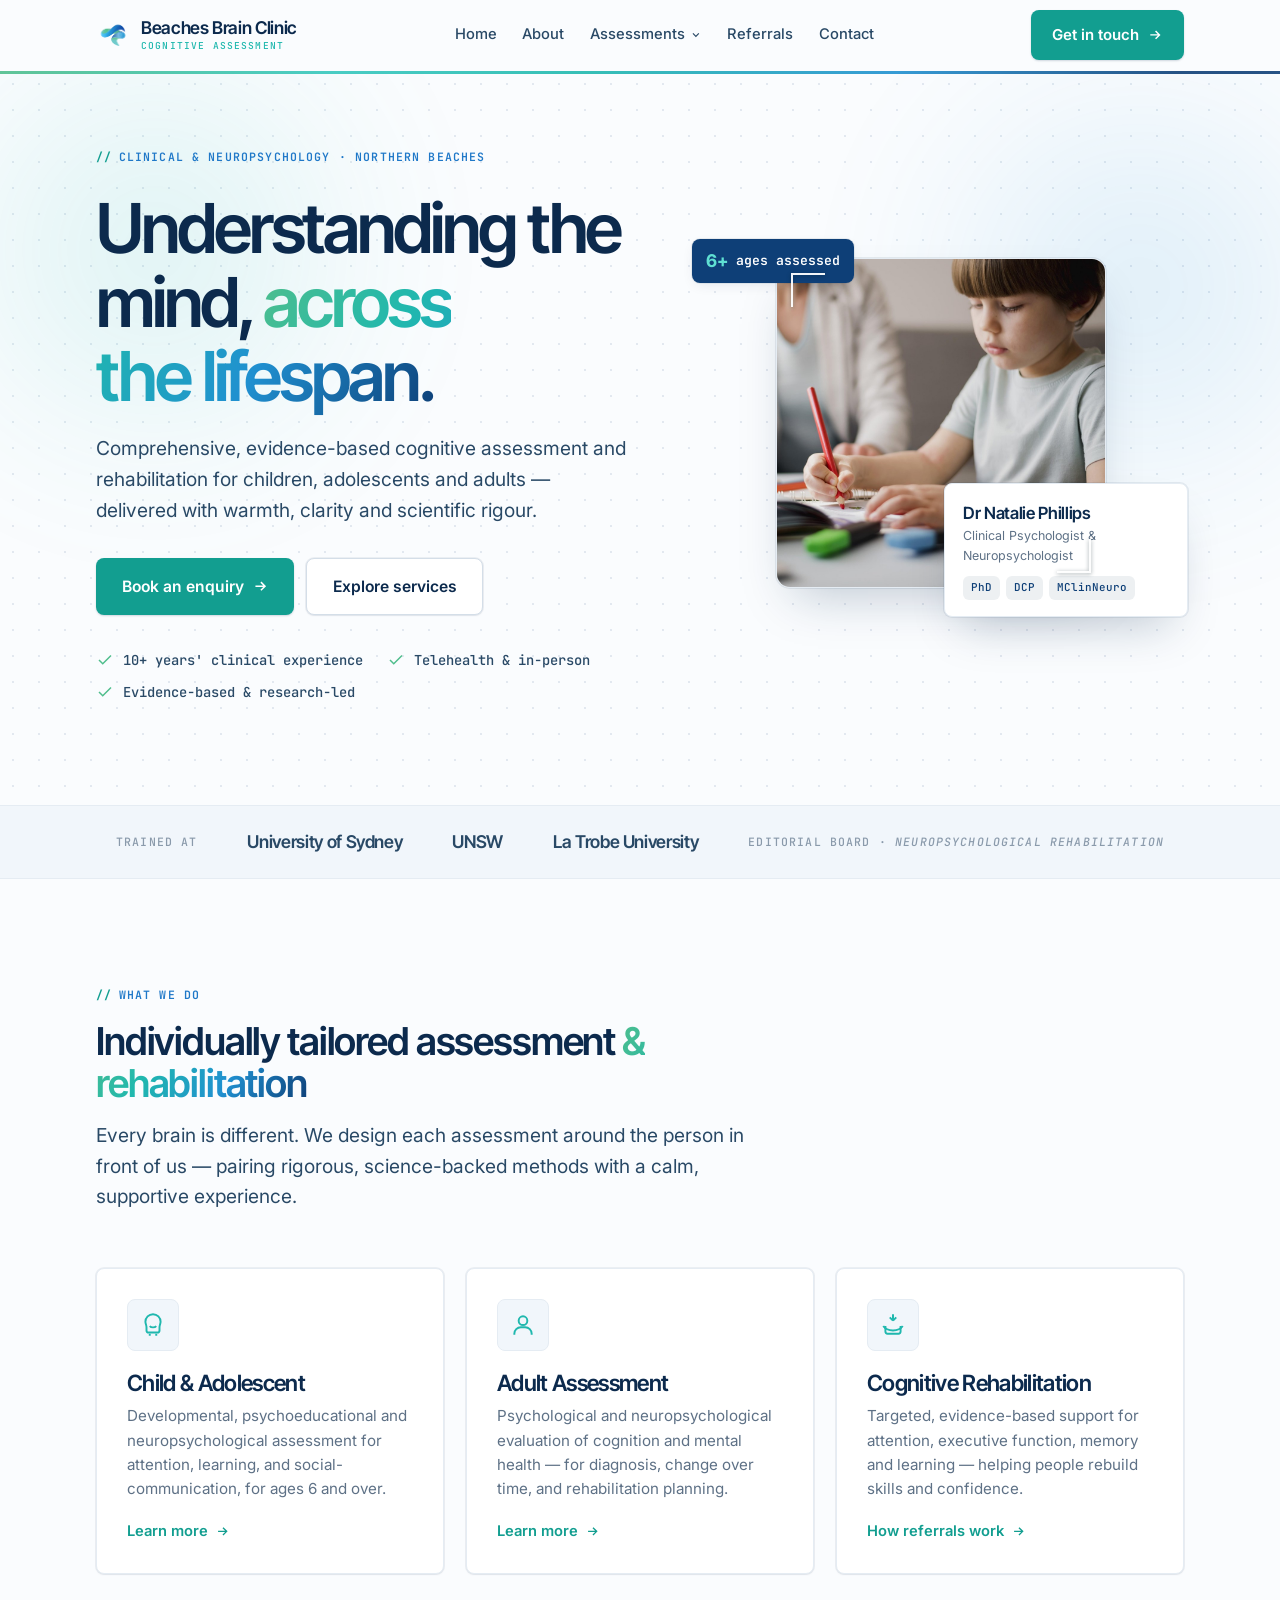
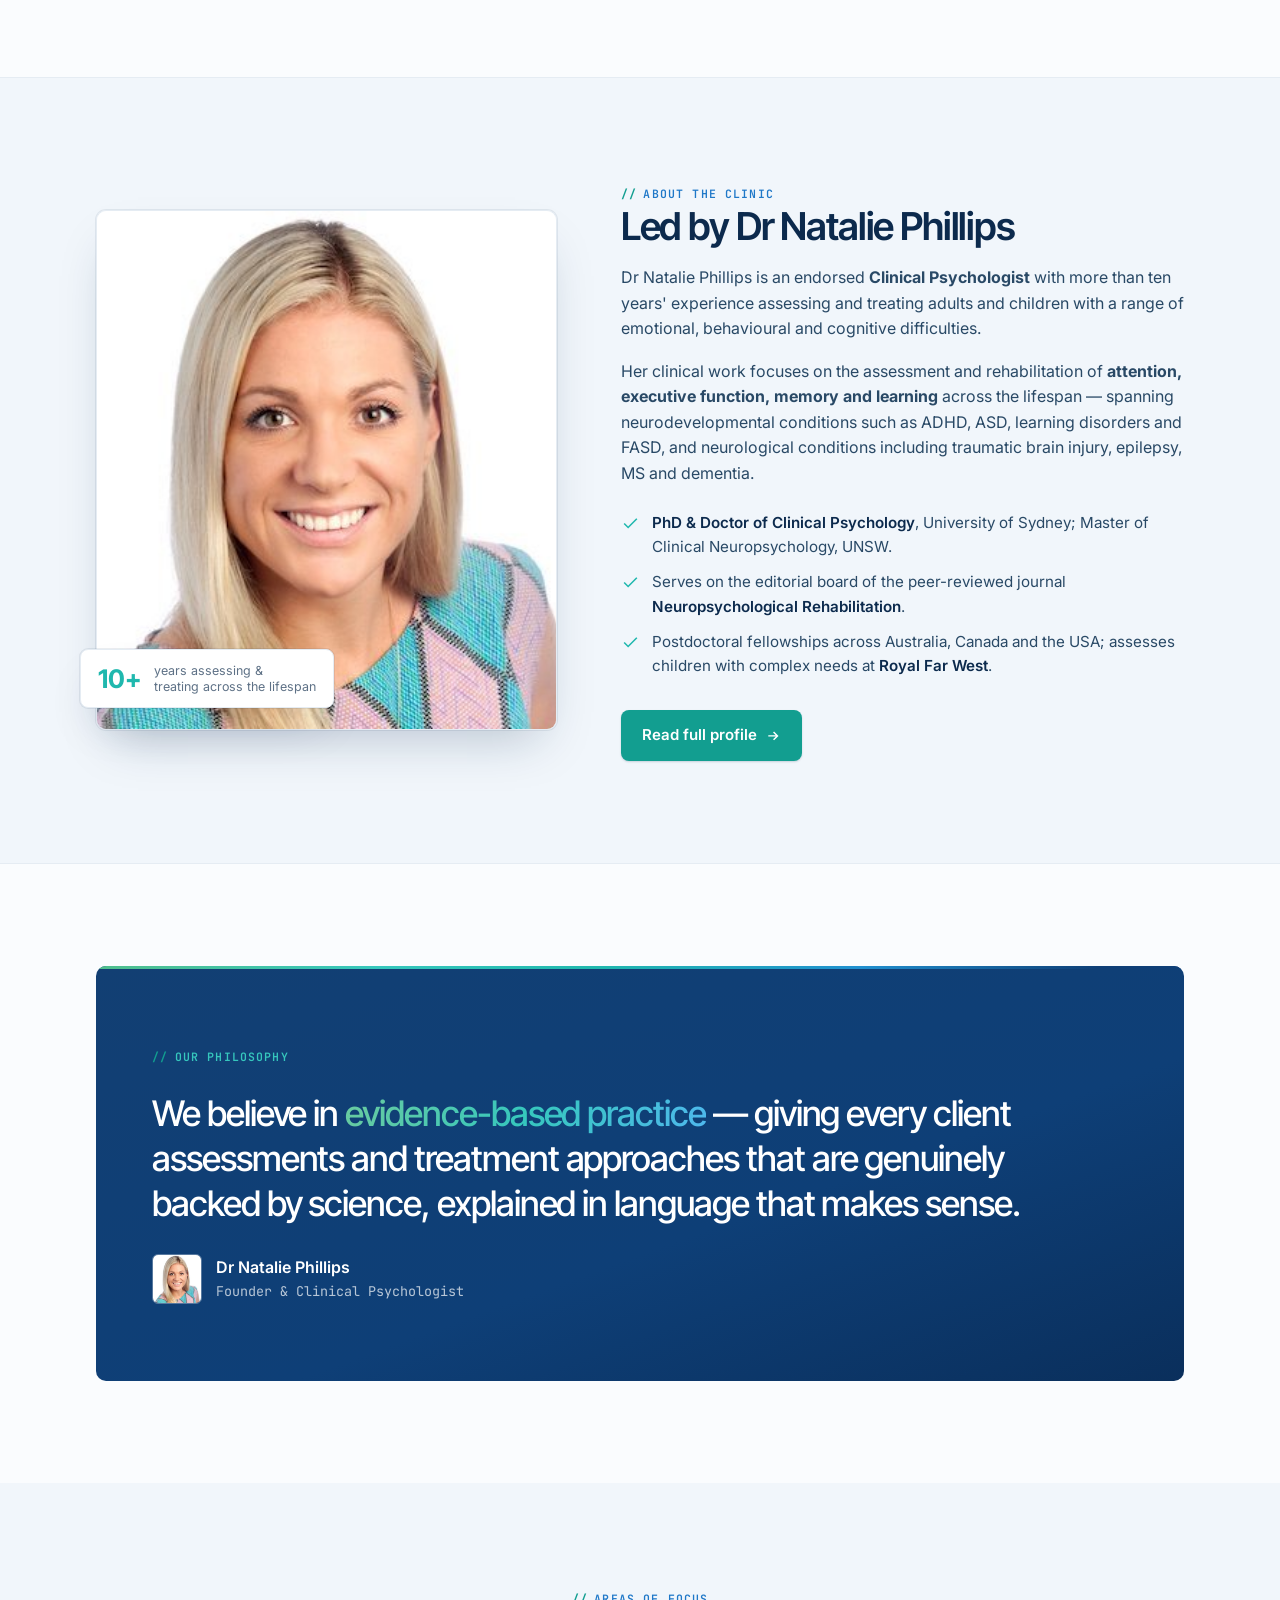
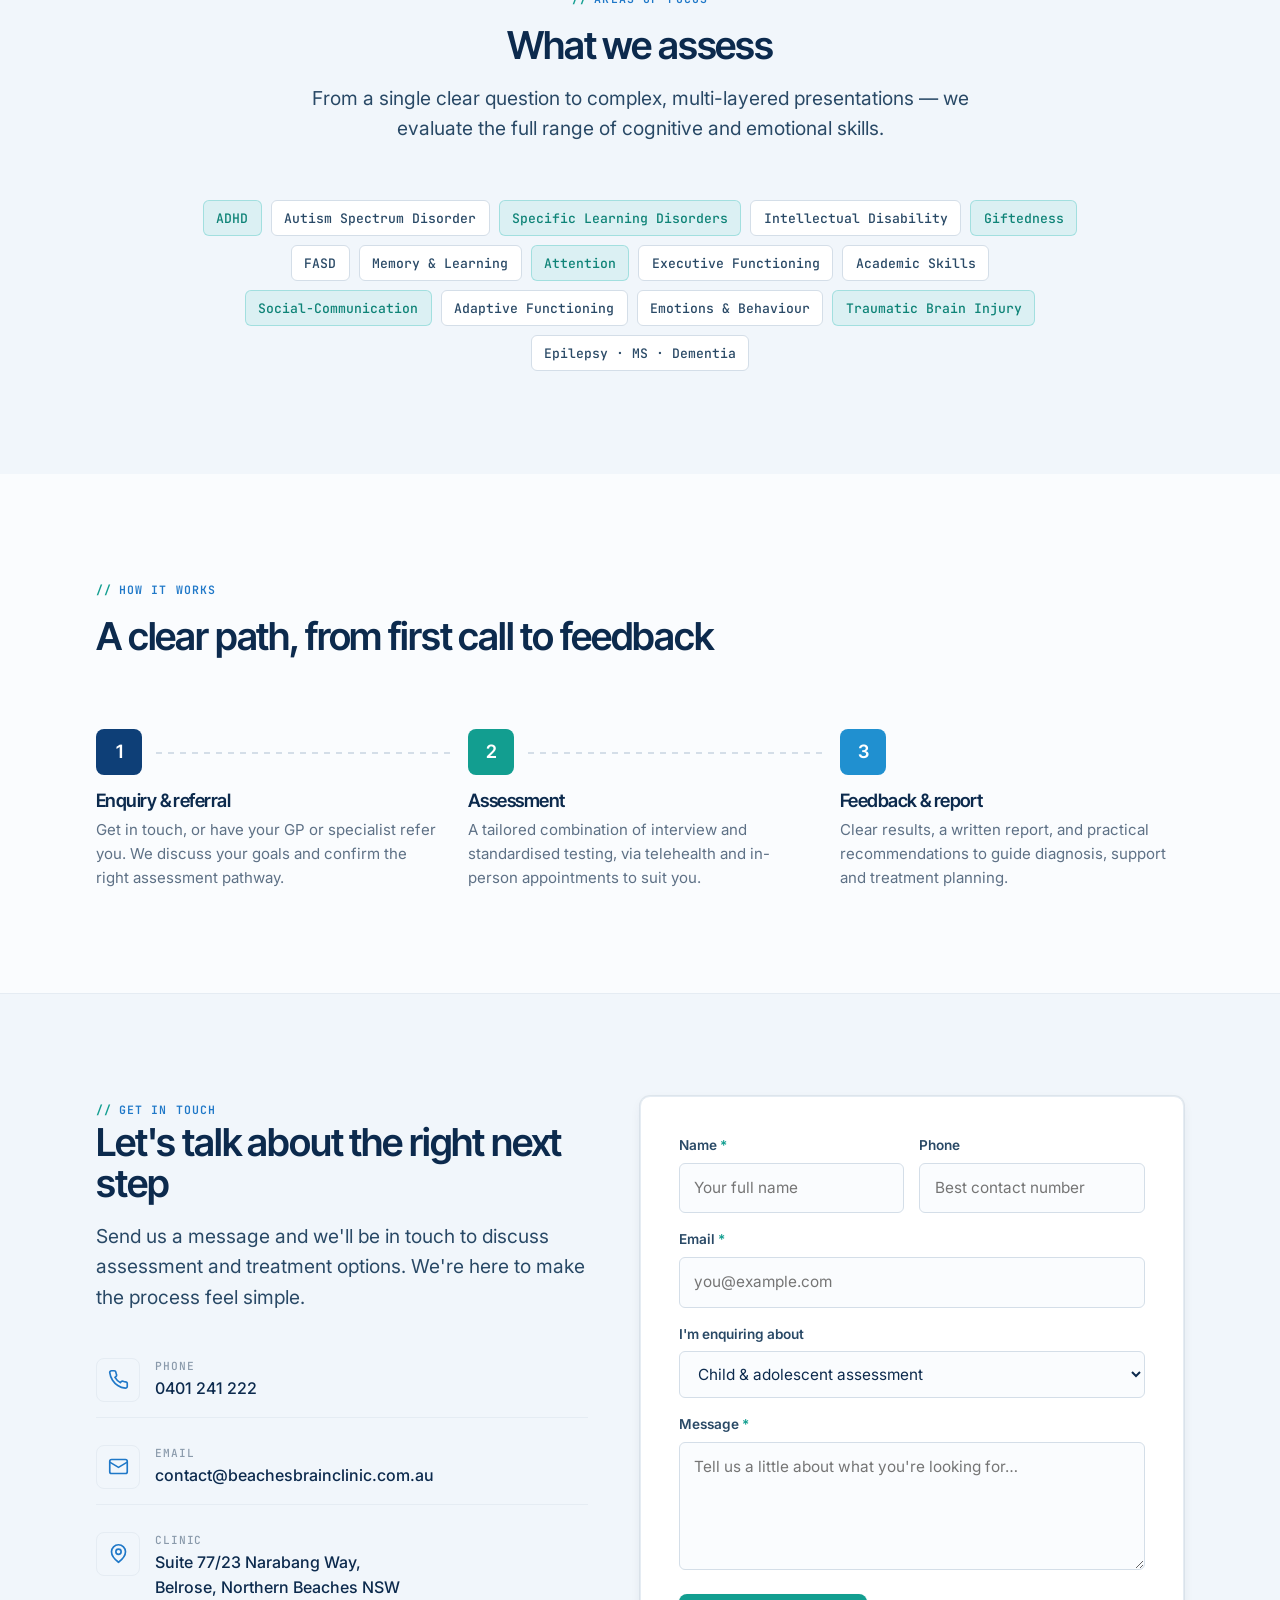
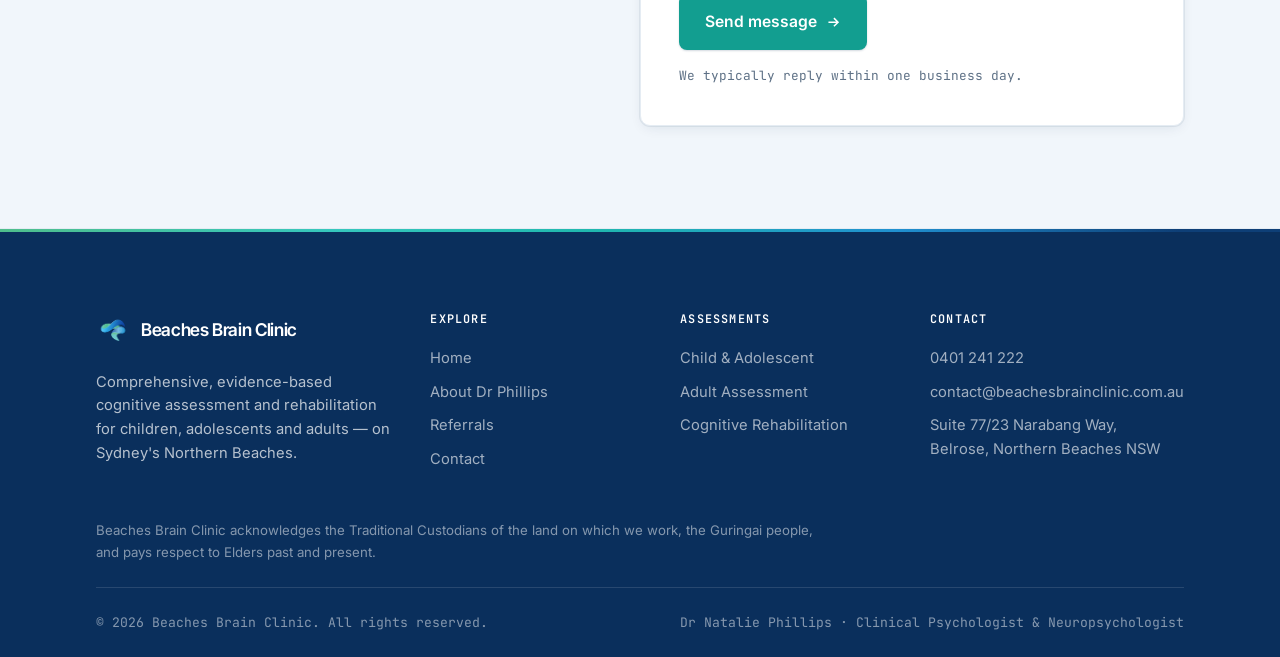
==== commit da8f2069: "B: replace hero logo with framed child-assessment photo Swap the repeated logo in the home hero squa" ====
--- a/variant-column/index.html
+++ b/variant-column/index.html
@@ -133,7 +133,7 @@
 
         <div class="hero-visual reveal" data-d="2">
           <div class="medallion">
-            <img src="assets/img/logo.png" alt="Beaches Brain Clinic logo" width="220" height="220" />
+            <img src="assets/img/hero-child.jpg" alt="A child completing a cognitive assessment task with the clinician" width="340" height="340" />
           </div>
           <div class="glass-chip"><b>6+</b> ages assessed</div>
           <div class="glass-card">
--- a/variant-column/assets/css/styles.css
+++ b/variant-column/assets/css/styles.css
@@ -193,10 +193,10 @@
 .hero-trust svg { width: 18px; height: 18px; color: var(--moss); flex: none; }
 
 .hero-visual { position: relative; display: flex; justify-content: center; align-items: center; min-height: 400px; }
-.medallion { position: relative; width: clamp(240px, 30vw, 330px); aspect-ratio: 1; border-radius: var(--r-xl); background: #fff var(--grid-dot); background-size: 18px 18px; display: grid; place-items: center; box-shadow: var(--shadow-lg); border: 1px solid var(--line); animation: floaty 7s ease-in-out infinite; }
-.medallion::before { content: ""; position: absolute; left: 14px; top: 14px; width: 34px; height: 34px; border-left: 2px solid var(--teal); border-top: 2px solid var(--teal); }
-.medallion::after { content: ""; position: absolute; right: 14px; bottom: 14px; width: 34px; height: 34px; border-right: 2px solid var(--blue); border-bottom: 2px solid var(--blue); }
-.medallion img { width: 62%; height: 62%; object-fit: contain; }
+.medallion { position: relative; width: clamp(240px, 30vw, 330px); aspect-ratio: 1; border-radius: var(--r-xl); background: #fff; overflow: hidden; display: grid; place-items: center; box-shadow: var(--shadow-lg); border: 1px solid var(--line); animation: floaty 7s ease-in-out infinite; }
+.medallion::before { content: ""; position: absolute; left: 14px; top: 14px; width: 34px; height: 34px; border-left: 2px solid rgba(255,255,255,0.95); border-top: 2px solid rgba(255,255,255,0.95); z-index: 1; filter: drop-shadow(0 1px 2px rgba(2,24,33,0.45)); }
+.medallion::after { content: ""; position: absolute; right: 14px; bottom: 14px; width: 34px; height: 34px; border-right: 2px solid rgba(255,255,255,0.95); border-bottom: 2px solid rgba(255,255,255,0.95); z-index: 1; filter: drop-shadow(0 1px 2px rgba(2,24,33,0.45)); }
+.medallion img { width: 100%; height: 100%; object-fit: cover; }
 @keyframes floaty { 0%,100%{transform:translateY(0)} 50%{transform:translateY(-10px)} }
 .glass-card { position: absolute; bottom: 6px; right: -4px; background: #fff; border: 1px solid var(--line); border-radius: var(--r-md); padding: 16px 18px; box-shadow: var(--shadow-lg); max-width: 244px; animation: floaty 7s ease-in-out infinite 0.6s; }
 .glass-card .gc-name { font-family: var(--font-display); font-weight: 600; font-size: 1.05rem; color: var(--ink); letter-spacing: -0.02em; }
